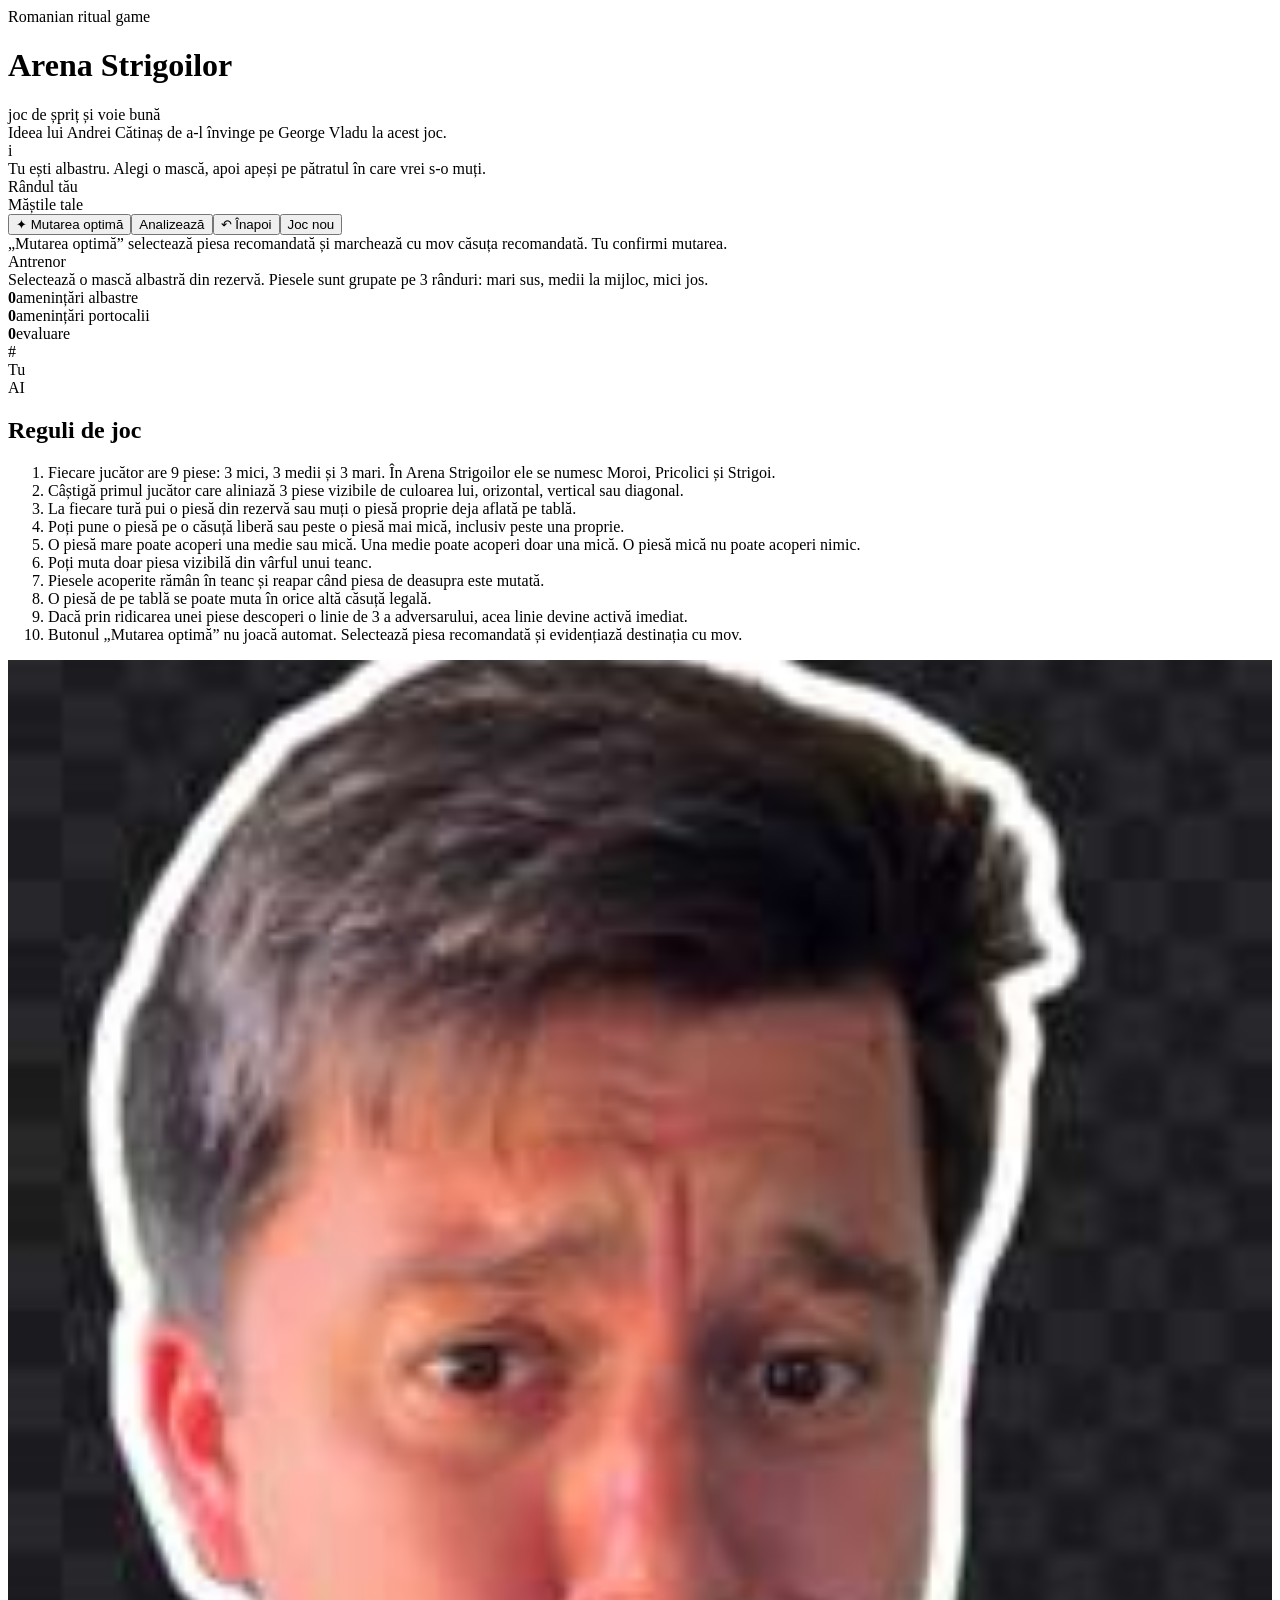
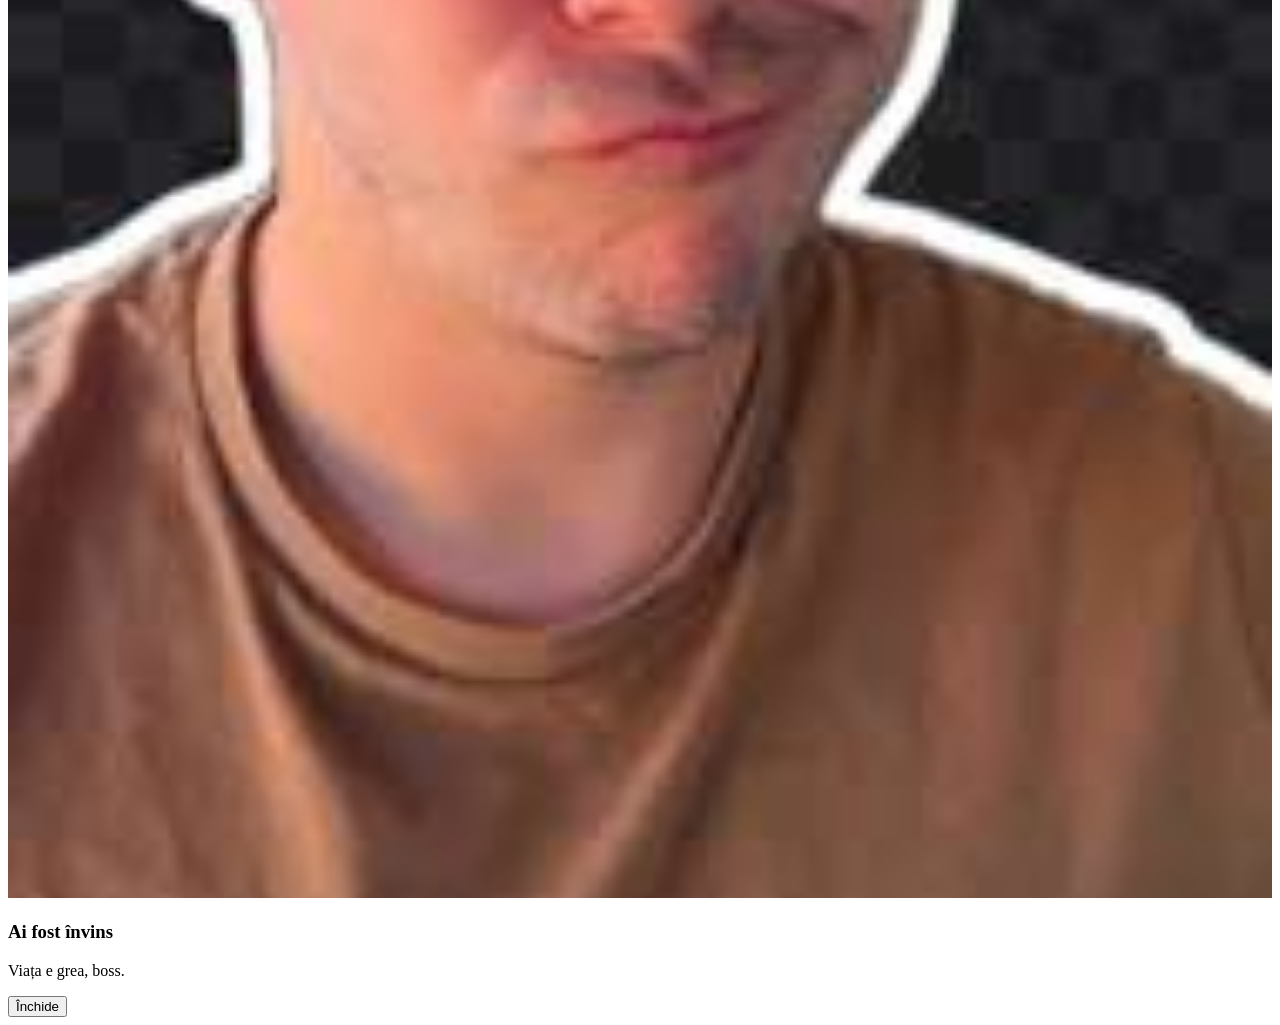
==== apple.html @ 47706b2e "Add Apple-style Arena Strigoilor interface" ====
<!doctype html><html lang="ro"><head><meta charset="utf-8"><meta name="viewport" content="width=device-width,initial-scale=1,maximum-scale=1,user-scalable=no"><meta name="theme-color" content="#05080f"><title>Arena Strigoilor</title><link rel="stylesheet" href="assets/apple.css"></head><body><div class="app"><header class="hero"><div class="eyebrow">Romanian ritual game</div><h1>Arena Strigoilor</h1><div class="tagline">joc de șpriț și voie bună</div><div class="credit">Ideea lui <span class="a">Andrei Cătinaș</span> de a-l învinge pe <span class="g">George Vladu</span> la acest joc.</div><div class="instructions"><div class="i">i</div><div>Tu ești albastru. Alegi o mască, apoi apeși pe pătratul în care vrei s-o muți.</div></div></header><div class="layout"><section class="glass"><div id="status" class="status">Rândul tău</div><div id="board" class="board"></div><div class="reserve-title">Măștile tale</div><div id="reserveGroups" class="reserve-groups"></div><div class="controls"><button id="hint" class="action">✦ Mutarea optimă</button><button id="analyze" class="action">Analizează</button><button id="undo" class="action">↶ Înapoi</button><button id="newgame" class="action">Joc nou</button></div><div id="hintBox" class="hint-box">„Mutarea optimă” selectează piesa recomandată și marchează cu mov căsuța recomandată. Tu confirmi mutarea.</div></section><section class="glass"><div class="coach-title">Antrenor</div><div id="coach" class="coach">Selectează o mască albastră din rezervă. Piesele sunt grupate pe 3 rânduri: mari sus, medii la mijloc, mici jos.</div><div class="metrics"><div class="metric"><strong id="mine">0</strong><span>amenințări albastre</span></div><div class="metric"><strong id="theirs">0</strong><span>amenințări portocalii</span></div><div class="metric"><strong id="eval">0</strong><span>evaluare</span></div></div><div class="history"><div class="row head"><div>#</div><div>Tu</div><div>AI</div></div><div id="historyRows"></div></div></section></div><section class="rules"><h2>Reguli de joc</h2><ol><li>Fiecare jucător are 9 piese: 3 mici, 3 medii și 3 mari. În Arena Strigoilor ele se numesc Moroi, Pricolici și Strigoi.</li><li>Câștigă primul jucător care aliniază 3 piese vizibile de culoarea lui, orizontal, vertical sau diagonal.</li><li>La fiecare tură pui o piesă din rezervă sau muți o piesă proprie deja aflată pe tablă.</li><li>Poți pune o piesă pe o căsuță liberă sau peste o piesă mai mică, inclusiv peste una proprie.</li><li>O piesă mare poate acoperi una medie sau mică. Una medie poate acoperi doar una mică. O piesă mică nu poate acoperi nimic.</li><li>Poți muta doar piesa vizibilă din vârful unui teanc.</li><li>Piesele acoperite rămân în teanc și reapar când piesa de deasupra este mutată.</li><li>O piesă de pe tablă se poate muta în orice altă căsuță legală.</li><li>Dacă prin ridicarea unei piese descoperi o linie de 3 a adversarului, acea linie devine activă imediat.</li><li>Butonul „Mutarea optimă” nu joacă automat. Selectează piesa recomandată și evidențiază destinația cu mov.</li></ol></section></div><div id="fireworks"></div><div id="loseOverlay" class="overlay"><div class="popup"><img src="defeat.svg" alt="Ai fost învins"><h3>Ai fost învins</h3><p>Viața e grea, boss.</p><button id="closePopup">Închide</button></div></div><script src="assets/apple.js"></script></body></html>
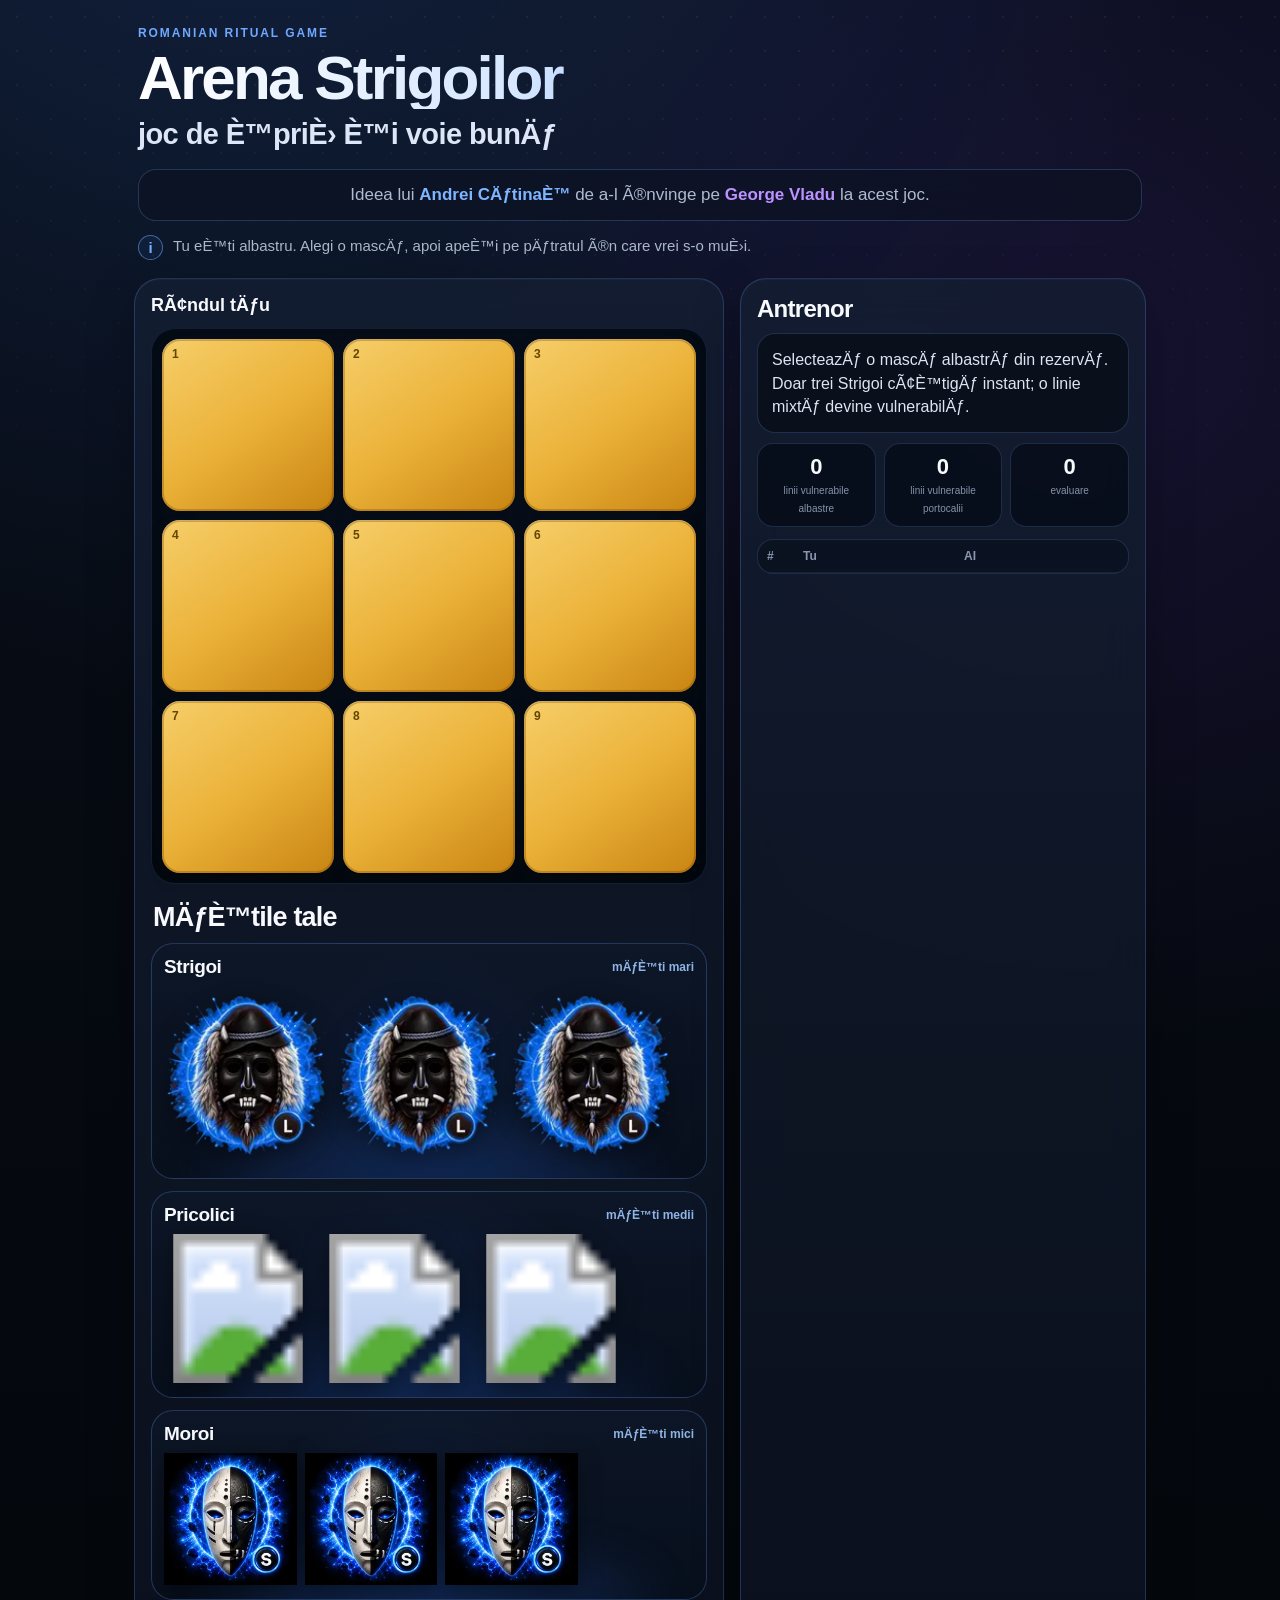
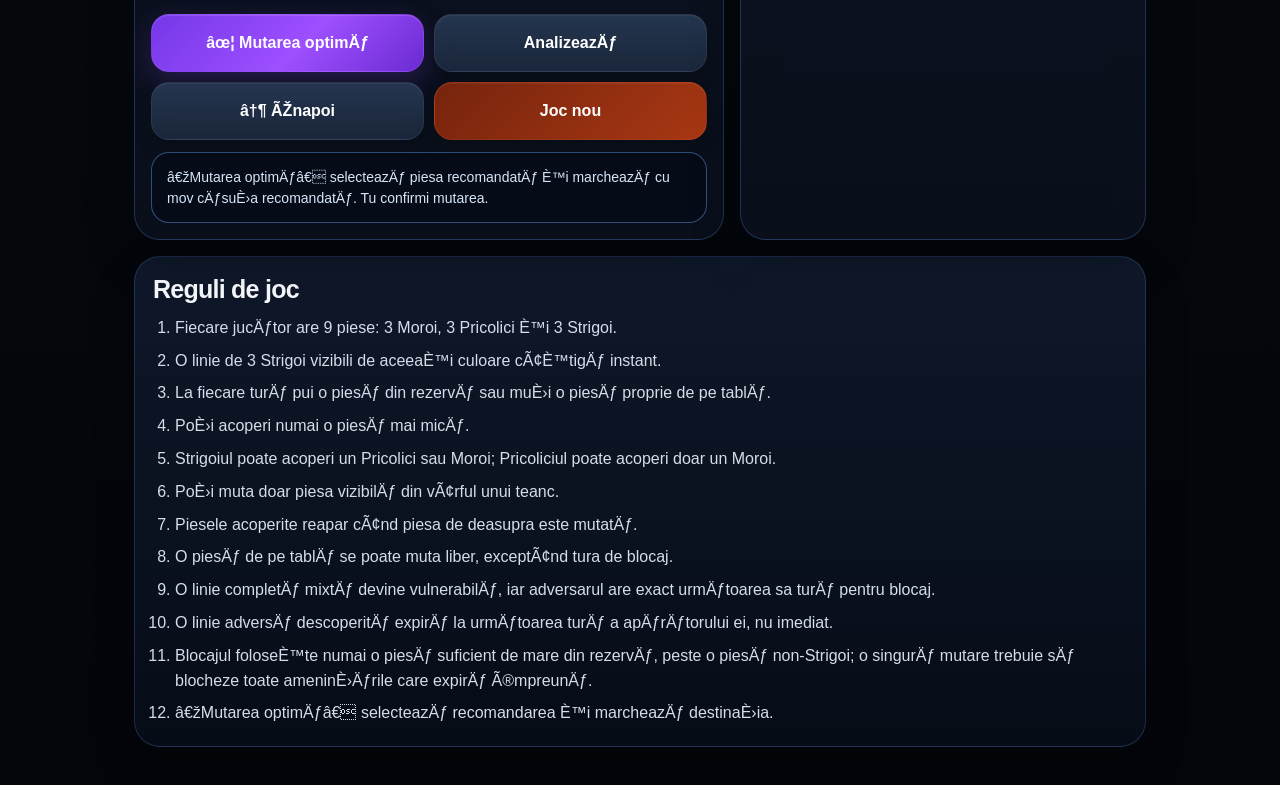
==== commit 98af3ad5: "Implement regula_strigoi_1 vulnerable lines" ====
--- a/apple.html
+++ b/apple.html
@@ -1 +1,24 @@
-<!doctype html><html lang="ro"><head><meta charset="utf-8"><meta name="viewport" content="width=device-width,initial-scale=1,maximum-scale=1,user-scalable=no"><meta name="theme-color" content="#05080f"><title>Arena Strigoilor</title><link rel="stylesheet" href="assets/apple.css"></head><body><div class="app"><header class="hero"><div class="eyebrow">Romanian ritual game</div><h1>Arena Strigoilor</h1><div class="tagline">joc de șpriț și voie bună</div><div class="credit">Ideea lui <span class="a">Andrei Cătinaș</span> de a-l învinge pe <span class="g">George Vladu</span> la acest joc.</div><div class="instructions"><div class="i">i</div><div>Tu ești albastru. Alegi o mască, apoi apeși pe pătratul în care vrei s-o muți.</div></div></header><div class="layout"><section class="glass"><div id="status" class="status">Rândul tău</div><div id="board" class="board"></div><div class="reserve-title">Măștile tale</div><div id="reserveGroups" class="reserve-groups"></div><div class="controls"><button id="hint" class="action">✦ Mutarea optimă</button><button id="analyze" class="action">Analizează</button><button id="undo" class="action">↶ Înapoi</button><button id="newgame" class="action">Joc nou</button></div><div id="hintBox" class="hint-box">„Mutarea optimă” selectează piesa recomandată și marchează cu mov căsuța recomandată. Tu confirmi mutarea.</div></section><section class="glass"><div class="coach-title">Antrenor</div><div id="coach" class="coach">Selectează o mască albastră din rezervă. Piesele sunt grupate pe 3 rânduri: mari sus, medii la mijloc, mici jos.</div><div class="metrics"><div class="metric"><strong id="mine">0</strong><span>amenințări albastre</span></div><div class="metric"><strong id="theirs">0</strong><span>amenințări portocalii</span></div><div class="metric"><strong id="eval">0</strong><span>evaluare</span></div></div><div class="history"><div class="row head"><div>#</div><div>Tu</div><div>AI</div></div><div id="historyRows"></div></div></section></div><section class="rules"><h2>Reguli de joc</h2><ol><li>Fiecare jucător are 9 piese: 3 mici, 3 medii și 3 mari. În Arena Strigoilor ele se numesc Moroi, Pricolici și Strigoi.</li><li>Câștigă primul jucător care aliniază 3 piese vizibile de culoarea lui, orizontal, vertical sau diagonal.</li><li>La fiecare tură pui o piesă din rezervă sau muți o piesă proprie deja aflată pe tablă.</li><li>Poți pune o piesă pe o căsuță liberă sau peste o piesă mai mică, inclusiv peste una proprie.</li><li>O piesă mare poate acoperi una medie sau mică. Una medie poate acoperi doar una mică. O piesă mică nu poate acoperi nimic.</li><li>Poți muta doar piesa vizibilă din vârful unui teanc.</li><li>Piesele acoperite rămân în teanc și reapar când piesa de deasupra este mutată.</li><li>O piesă de pe tablă se poate muta în orice altă căsuță legală.</li><li>Dacă prin ridicarea unei piese descoperi o linie de 3 a adversarului, acea linie devine activă imediat.</li><li>Butonul „Mutarea optimă” nu joacă automat. Selectează piesa recomandată și evidențiază destinația cu mov.</li></ol></section></div><div id="fireworks"></div><div id="loseOverlay" class="overlay"><div class="popup"><img src="defeat.svg" alt="Ai fost învins"><h3>Ai fost învins</h3><p>Viața e grea, boss.</p><button id="closePopup">Închide</button></div></div><script src="assets/apple.js"></script></body></html>+<!doctype html>
+<html lang="ro">
+<head>
+  <meta charset="utf-8">
+  <meta name="viewport" content="width=device-width,initial-scale=1,maximum-scale=1,user-scalable=no">
+  <meta name="theme-color" content="#05080f">
+  <title>Arena Strigoilor</title>
+  <link rel="stylesheet" href="assets/apple.css">
+  <link rel="stylesheet" href="assets/regula-strigoi-1.css?v=20260817a">
+</head>
+<body>
+  <div class="app">
+    <header class="hero"><div class="eyebrow">Romanian ritual game</div><h1>Arena Strigoilor</h1><div class="tagline">joc de È™priÈ› È™i voie bunÄƒ</div><div class="credit">Ideea lui <span class="a">Andrei CÄƒtinaÈ™</span> de a-l Ã®nvinge pe <span class="g">George Vladu</span> la acest joc.</div><div class="instructions"><div class="i">i</div><div>Tu eÈ™ti albastru. Alegi o mascÄƒ, apoi apeÈ™i pe pÄƒtratul Ã®n care vrei s-o muÈ›i.</div></div></header>
+    <div class="layout">
+      <section class="glass"><div id="status" class="status">RÃ¢ndul tÄƒu</div><div id="threatBanner" class="threat-banner" hidden></div><div id="board" class="board"></div><div class="reserve-title">MÄƒÈ™tile tale</div><div id="reserveGroups" class="reserve-groups"></div><div class="controls"><button id="hint" class="action">âœ¦ Mutarea optimÄƒ</button><button id="analyze" class="action">AnalizeazÄƒ</button><button id="undo" class="action">â†¶ ÃŽnapoi</button><button id="newgame" class="action">Joc nou</button></div><div id="hintBox" class="hint-box">â€žMutarea optimÄƒâ€ selecteazÄƒ piesa recomandatÄƒ È™i marcheazÄƒ cu mov cÄƒsuÈ›a recomandatÄƒ. Tu confirmi mutarea.</div></section>
+      <section class="glass"><div class="coach-title">Antrenor</div><div id="coach" class="coach">SelecteazÄƒ o mascÄƒ albastrÄƒ din rezervÄƒ.</div><div class="metrics"><div class="metric"><strong id="mine">0</strong><span>linii vulnerabile albastre</span></div><div class="metric"><strong id="theirs">0</strong><span>linii vulnerabile portocalii</span></div><div class="metric"><strong id="eval">0</strong><span>evaluare</span></div></div><div class="history"><div class="row head"><div>#</div><div>Tu</div><div>AI</div></div><div id="historyRows"></div></div></section>
+    </div>
+    <section class="rules"><h2>Reguli de joc</h2><ol><li>Fiecare jucÄƒtor are 9 piese: 3 Moroi, 3 Pricolici È™i 3 Strigoi.</li><li>O linie de 3 Strigoi vizibili de aceeaÈ™i culoare cÃ¢È™tigÄƒ instant.</li><li>La fiecare turÄƒ pui o piesÄƒ din rezervÄƒ sau muÈ›i o piesÄƒ proprie de pe tablÄƒ.</li><li>PoÈ›i acoperi numai o piesÄƒ mai micÄƒ.</li><li>Strigoiul poate acoperi un Pricolici sau Moroi; Pricoliciul poate acoperi doar un Moroi.</li><li>PoÈ›i muta doar piesa vizibilÄƒ din vÃ¢rful unui teanc.</li><li>Piesele acoperite reapar cÃ¢nd piesa de deasupra este mutatÄƒ.</li><li>O piesÄƒ de pe tablÄƒ se poate muta liber, exceptÃ¢nd tura de blocaj.</li><li>O linie completÄƒ mixtÄƒ devine vulnerabilÄƒ, iar adversarul are exact urmÄƒtoarea sa turÄƒ pentru blocaj.</li><li>O linie adversÄƒ descoperitÄƒ expirÄƒ la urmÄƒtoarea turÄƒ a apÄƒrÄƒtorului ei, nu imediat.</li><li>Blocajul foloseÈ™te numai o piesÄƒ suficient de mare din rezervÄƒ, peste o piesÄƒ non-Strigoi; o singurÄƒ mutare trebuie sÄƒ blocheze toate ameninÈ›Äƒrile care expirÄƒ Ã®mpreunÄƒ.</li><li>â€žMutarea optimÄƒâ€ selecteazÄƒ recomandarea È™i marcheazÄƒ destinaÈ›ia.</li></ol></section>
+  </div>
+  <div id="fireworks"></div><div id="loseOverlay" class="overlay"><div class="popup"><img src="defeat.svg" alt="Ai fost Ã®nvins"><h3>Ai fost Ã®nvins</h3><p>ViaÈ›a e grea, boss.</p><button id="closePopup">ÃŽnchide</button></div></div>
+  <script src="assets/regula-strigoi-1.js?v=20260817a"></script><script src="assets/apple.js?v=20260817a"></script>
+</body>
+</html>
+
--- a/assets/apple.css
+++ b/assets/apple.css
@@ -0,0 +1 @@
+:root{--bg:#05080f;--panel:rgba(17,25,42,.78);--line:rgba(102,153,255,.25);--text:#f7f9fc;--muted:#9aa8bd;--blue:#4d94ff;--purple:#8b5cf6;--orange:#ff7a1a;--wood:#ebb239;--wood2:#c98512}*{box-sizing:border-box;-webkit-tap-highlight-color:transparent}html{background:var(--bg)}body{margin:0;color:var(--text);font-family:-apple-system,BlinkMacSystemFont,"SF Pro Display","SF Pro Text",Inter,Arial,sans-serif;background:radial-gradient(circle at 20% -10%,rgba(66,133,255,.18),transparent 34%),radial-gradient(circle at 85% 15%,rgba(124,58,237,.13),transparent 30%),linear-gradient(180deg,#080d17 0%,#04070c 70%,#03050a 100%);min-height:100vh}body:before{content:"";position:fixed;inset:0;pointer-events:none;opacity:.16;background-image:radial-gradient(circle,rgba(255,255,255,.35) 0 1px,transparent 1.5px);background-size:34px 34px;mask-image:linear-gradient(to bottom,#000,transparent 70%)}.app{max-width:1040px;margin:auto;padding:18px 14px 38px;position:relative}.hero{padding:8px 4px 18px}.eyebrow{font-size:12px;letter-spacing:.16em;text-transform:uppercase;color:#6ea8ff;font-weight:800;margin-bottom:8px}h1{margin:0;font-size:clamp(38px,8vw,62px);line-height:.98;letter-spacing:-.045em;font-weight:900;background:linear-gradient(105deg,#fff 0%,#d6e7ff 38%,#75aaff 68%,#b089ff 100%);-webkit-background-clip:text;background-clip:text;color:transparent}.tagline{margin:9px 0 0;color:#dce6f7;font-size:clamp(18px,4.8vw,29px);font-weight:750;letter-spacing:-.02em}.credit{margin:18px 0 0;padding:13px 14px;border-radius:18px;border:1px solid rgba(119,183,255,.22);background:rgba(11,18,31,.55);backdrop-filter:blur(18px);color:#aebbd0;text-align:center;font-size:clamp(14px,3.5vw,17px);line-height:1.45}.credit .a{color:#7fb4ff;font-weight:800}.credit .g{color:#bb92ff;font-weight:800}.instructions{margin:14px 0 0;display:flex;gap:10px;align-items:flex-start;color:#aab8ca;font-size:15px;line-height:1.45}.instructions .i{flex:0 0 25px;width:25px;height:25px;border-radius:50%;display:grid;place-items:center;border:1px solid rgba(119,183,255,.5);color:#79b3ff;background:rgba(57,123,255,.08);font-weight:900}.layout{display:grid;grid-template-columns:minmax(310px,590px) 1fr;gap:16px}@media(max-width:900px){.layout{grid-template-columns:1fr}}.glass{background:linear-gradient(180deg,rgba(20,30,50,.84),rgba(10,16,28,.92));border:1px solid var(--line);border-radius:26px;padding:16px;box-shadow:0 18px 48px rgba(0,0,0,.26),inset 0 1px rgba(255,255,255,.03);backdrop-filter:blur(22px);-webkit-backdrop-filter:blur(22px)}.status{font-size:18px;font-weight:800;margin:0 0 12px}.board{display:grid;grid-template-columns:repeat(3,1fr);gap:9px;width:100%;aspect-ratio:1;background:linear-gradient(180deg,#08101d,#050b14);padding:10px;border-radius:24px;border:1px solid rgba(95,155,255,.13);box-shadow:inset 0 0 40px rgba(0,0,0,.48)}.cell{position:relative;border:0;border-radius:18px;min-height:90px;cursor:pointer;background:linear-gradient(145deg,#f6ce69 0%,var(--wood) 50%,var(--wood2) 100%);box-shadow:inset 0 0 0 2px rgba(107,65,0,.3),inset 0 1px rgba(255,255,255,.3),0 7px 16px rgba(0,0,0,.18)}.cell.legal{outline:4px solid #31d39b;outline-offset:-6px}.cell.hint-target{outline:5px solid #a56cff;outline-offset:-7px;box-shadow:0 0 0 3px rgba(164,108,255,.18),0 0 28px rgba(139,92,246,.32),inset 0 0 0 2px rgba(107,65,0,.3)}.num{position:absolute;left:10px;top:8px;color:#654600;font-size:12px;font-weight:900}.stack{position:absolute;right:8px;top:7px;color:#654600;font-size:11px;font-weight:900}.piece{position:absolute;left:50%;bottom:7px;transform:translateX(-50%);cursor:pointer;display:block}.piece.selected{filter:drop-shadow(0 0 13px rgba(45,212,191,.95))}.S{width:42%;height:46%}.M{width:60%;height:66%}.L{width:78%;height:83%}.mask-art{width:100%;height:100%;object-fit:contain;display:block;filter:drop-shadow(0 7px 12px rgba(0,0,0,.4))}.team-dot{position:absolute;top:3px;right:2px;width:12px;height:12px;border-radius:50%;border:2px solid rgba(255,255,255,.9);box-shadow:0 0 0 3px rgba(3,8,18,.65),0 0 14px currentColor}.team-dot.blue{background:#4b96ff;color:#4b96ff}.team-dot.orange{background:#ff781c;color:#ff781c}.reserve-title{margin:18px 2px 10px;font-size:27px;font-weight:850;letter-spacing:-.03em}.reserve-groups{display:flex;flex-direction:column;gap:12px}.reserve-group{border:1px solid rgba(104,158,255,.27);border-radius:22px;padding:12px 12px 14px;background:radial-gradient(circle at 50% 88%,rgba(45,117,255,.13),transparent 58%),linear-gradient(180deg,rgba(13,23,40,.9),rgba(8,15,28,.92));overflow:hidden;position:relative}.reserve-group:before{content:"";position:absolute;inset:auto 10% -42px;height:88px;border-radius:50%;background:rgba(47,116,255,.13);filter:blur(25px);pointer-events:none}.reserve-head{display:flex;justify-content:space-between;align-items:center;gap:10px;margin:0 0 8px;position:relative;z-index:1}.reserve-head strong{font-size:19px;letter-spacing:-.02em}.reserve-head span{font-size:12px;color:#8fb4e6;font-weight:750}.reserve-row{display:flex;align-items:flex-end;justify-content:flex-start;gap:8px;min-height:92px;position:relative;z-index:1}.reserve-row .piece{position:relative;left:auto;bottom:auto;transform:none;flex:0 0 auto}.reserve-row.large .L{width:31%;height:auto;aspect-ratio:240/260}.reserve-row.medium .M{width:28%;height:auto;aspect-ratio:240/240}.reserve-row.small .S{width:25%;height:auto;aspect-ratio:220/220}@media(max-width:390px){.reserve-row{gap:5px}.reserve-row.large .L{width:32%}.reserve-row.medium .M{width:30%}.reserve-row.small .S{width:27%}}.controls{display:grid;grid-template-columns:repeat(2,1fr);gap:10px;margin-top:14px}.action{min-height:58px;border:1px solid rgba(255,255,255,.06);border-radius:18px;padding:12px 10px;color:#fff;font:800 16px/1 -apple-system,BlinkMacSystemFont,"SF Pro Text",Arial,sans-serif;cursor:pointer;background:linear-gradient(180deg,rgba(39,56,83,.92),rgba(27,40,61,.95));box-shadow:inset 0 1px rgba(255,255,255,.06),0 8px 18px rgba(0,0,0,.16)}.action:active{transform:scale(.985)}#hint{background:linear-gradient(135deg,#7437e8,#9e4fff 55%,#6b2bd2);box-shadow:0 10px 30px rgba(127,63,231,.25),inset 0 1px rgba(255,255,255,.13)}#newgame{background:linear-gradient(135deg,#76240d,#a83713);border-color:rgba(255,118,72,.14)}.hint-box{margin-top:12px;padding:14px 15px;border-radius:18px;background:rgba(5,12,24,.72);border:1px solid rgba(105,165,255,.43);color:#d7e5f8;font-size:14px;line-height:1.45}.coach-title{font-size:24px;font-weight:850;letter-spacing:-.03em}.coach{margin-top:10px;background:rgba(4,10,19,.62);border:1px solid rgba(97,145,216,.25);border-radius:18px;padding:14px;min-height:100px;line-height:1.45;color:#dce5f1}.metrics{display:grid;grid-template-columns:repeat(3,1fr);gap:8px;margin-top:10px}.metric{background:rgba(4,10,19,.66);border:1px solid rgba(97,145,216,.23);border-radius:16px;padding:10px;text-align:center}.metric strong{display:block;font-size:22px}.metric span{font-size:10px;color:#8393aa}.history{margin-top:12px;max-height:260px;overflow:auto;border:1px solid rgba(97,145,216,.22);border-radius:16px;background:rgba(4,10,19,.42)}.row{display:grid;grid-template-columns:30px 1fr 1fr;gap:6px;padding:9px;border-bottom:1px solid rgba(80,110,150,.18);font-size:12px}.row.head{color:#8998ae;font-weight:800}.rules{margin-top:16px;background:linear-gradient(180deg,rgba(18,29,49,.82),rgba(7,13,24,.92));border:1px solid rgba(102,153,255,.22);border-radius:26px;padding:18px 18px 12px;box-shadow:0 18px 44px rgba(0,0,0,.2)}.rules h2{margin:0 0 12px;font-size:25px;letter-spacing:-.03em}.rules ol{margin:0;padding-left:22px;color:#d4deeb;line-height:1.55}.rules li{margin:8px 0}.overlay{position:fixed;inset:0;background:rgba(2,5,10,.74);display:none;align-items:center;justify-content:center;padding:20px;z-index:1000;backdrop-filter:blur(12px)}.overlay.show{display:flex}.popup{width:min(315px,88vw);background:rgba(245,247,250,.97);border-radius:28px;padding:14px 14px 19px;text-align:center;box-shadow:0 24px 80px rgba(0,0,0,.56);animation:pop .28s ease-out}.popup img{display:block;width:100%;border-radius:20px}.popup h3{margin:12px 0 4px;color:#0d1420;font-size:24px}.popup p{margin:0;color:#374151}.popup button{margin-top:12px;border:0;border-radius:14px;background:#111b2c;color:#fff;padding:11px 16px;font-weight:850}@keyframes pop{from{transform:scale(.78);opacity:0}to{transform:scale(1);opacity:1}}#fireworks{position:fixed;inset:0;pointer-events:none;z-index:999;overflow:hidden}.fire{position:absolute;width:8px;height:8px;border-radius:50%;opacity:0;animation:burst 1.2s ease-out forwards}@keyframes burst{0%{transform:translate(0,0) scale(.2);opacity:1}100%{transform:translate(var(--x),var(--y)) scale(1.3);opacity:0}}
--- a/assets/regula-strigoi-1.css
+++ b/assets/regula-strigoi-1.css
@@ -0,0 +1,14 @@
+.threat-banner{margin:0 0 14px;padding:12px 14px;border:1px solid rgba(255,190,68,.7);border-radius:16px;background:linear-gradient(135deg,rgba(100,54,8,.88),rgba(70,31,7,.84));color:#fff4cf;font-weight:850;line-height:1.35;box-shadow:0 0 24px rgba(255,157,28,.18)}
+.threat-banner[hidden]{display:none!important}
+.threat-banner.is-due{border-color:#ff6d3a;background:linear-gradient(135deg,rgba(132,35,12,.94),rgba(77,16,13,.92));color:#fff;animation:threatBannerPulse 1.05s ease-in-out infinite}
+.cell.vulnerable{z-index:1;animation:vulnerableCellPulse 1.25s ease-in-out infinite}
+.cell.vulnerable-b{box-shadow:0 0 0 4px rgba(83,163,255,.88),0 0 26px rgba(57,139,255,.72),inset 0 0 0 3px rgba(255,255,255,.34)}
+.cell.vulnerable-o{box-shadow:0 0 0 4px rgba(255,108,42,.9),0 0 26px rgba(255,89,24,.74),inset 0 0 0 3px rgba(255,245,225,.38)}
+.cell.threat-due{outline:4px dashed #fff4c2;outline-offset:-9px}
+.reserve-row .piece.defense-option{filter:drop-shadow(0 0 8px rgba(49,211,155,.95));animation:defenseOptionPulse 1s ease-in-out infinite}
+.reserve-row .piece.defense-unavailable{opacity:.28;filter:grayscale(.7)}
+@keyframes vulnerableCellPulse{0%,100%{filter:saturate(1)}50%{filter:saturate(1.35) brightness(1.12)}}
+@keyframes threatBannerPulse{0%,100%{transform:scale(1);box-shadow:0 0 18px rgba(255,76,35,.18)}50%{transform:scale(1.012);box-shadow:0 0 30px rgba(255,76,35,.38)}}
+@keyframes defenseOptionPulse{0%,100%{transform:scale(1);filter:drop-shadow(0 0 7px rgba(49,211,155,.75))}50%{transform:scale(1.045);filter:drop-shadow(0 0 15px rgba(49,211,155,1))}}
+@media (prefers-reduced-motion:reduce){.threat-banner.is-due,.cell.vulnerable,.reserve-row .piece.defense-option{animation:none!important}}
+
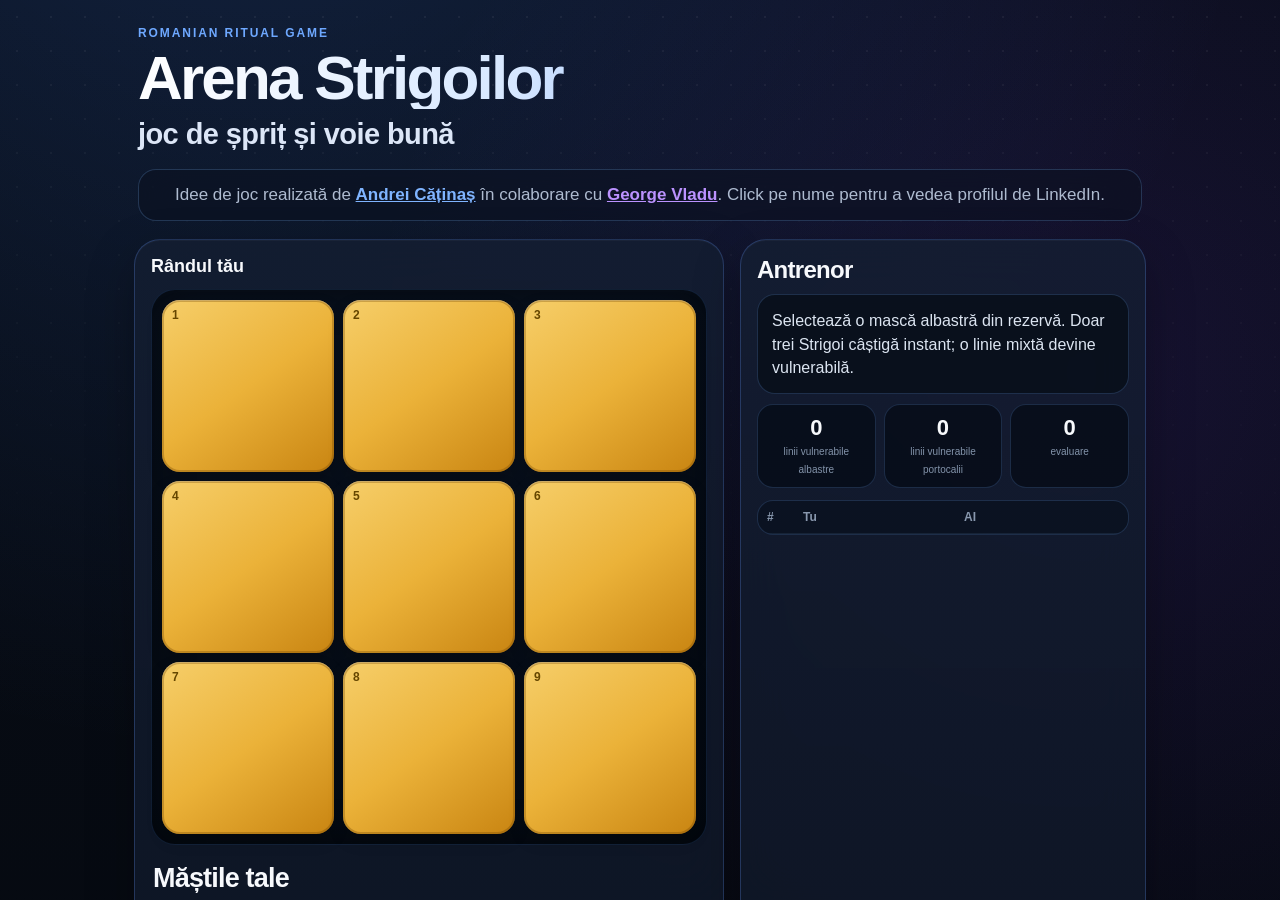
==== commit 2b3dcd4b: "Audit rules and harden canonical game page" ====
--- a/apple.html
+++ b/apple.html
@@ -2,23 +2,12 @@
 <html lang="ro">
 <head>
   <meta charset="utf-8">
-  <meta name="viewport" content="width=device-width,initial-scale=1,maximum-scale=1,user-scalable=no">
-  <meta name="theme-color" content="#05080f">
+  <meta name="viewport" content="width=device-width,initial-scale=1">
+  <meta http-equiv="refresh" content="0; url=./">
+  <link rel="canonical" href="./">
   <title>Arena Strigoilor</title>
-  <link rel="stylesheet" href="assets/apple.css">
-  <link rel="stylesheet" href="assets/regula-strigoi-1.css?v=20260817a">
 </head>
 <body>
-  <div class="app">
-    <header class="hero"><div class="eyebrow">Romanian ritual game</div><h1>Arena Strigoilor</h1><div class="tagline">joc de È™priÈ› È™i voie bunÄƒ</div><div class="credit">Ideea lui <span class="a">Andrei CÄƒtinaÈ™</span> de a-l Ã®nvinge pe <span class="g">George Vladu</span> la acest joc.</div><div class="instructions"><div class="i">i</div><div>Tu eÈ™ti albastru. Alegi o mascÄƒ, apoi apeÈ™i pe pÄƒtratul Ã®n care vrei s-o muÈ›i.</div></div></header>
-    <div class="layout">
-      <section class="glass"><div id="status" class="status">RÃ¢ndul tÄƒu</div><div id="threatBanner" class="threat-banner" hidden></div><div id="board" class="board"></div><div class="reserve-title">MÄƒÈ™tile tale</div><div id="reserveGroups" class="reserve-groups"></div><div class="controls"><button id="hint" class="action">âœ¦ Mutarea optimÄƒ</button><button id="analyze" class="action">AnalizeazÄƒ</button><button id="undo" class="action">â†¶ ÃŽnapoi</button><button id="newgame" class="action">Joc nou</button></div><div id="hintBox" class="hint-box">â€žMutarea optimÄƒâ€ selecteazÄƒ piesa recomandatÄƒ È™i marcheazÄƒ cu mov cÄƒsuÈ›a recomandatÄƒ. Tu confirmi mutarea.</div></section>
-      <section class="glass"><div class="coach-title">Antrenor</div><div id="coach" class="coach">SelecteazÄƒ o mascÄƒ albastrÄƒ din rezervÄƒ.</div><div class="metrics"><div class="metric"><strong id="mine">0</strong><span>linii vulnerabile albastre</span></div><div class="metric"><strong id="theirs">0</strong><span>linii vulnerabile portocalii</span></div><div class="metric"><strong id="eval">0</strong><span>evaluare</span></div></div><div class="history"><div class="row head"><div>#</div><div>Tu</div><div>AI</div></div><div id="historyRows"></div></div></section>
-    </div>
-    <section class="rules"><h2>Reguli de joc</h2><ol><li>Fiecare jucÄƒtor are 9 piese: 3 Moroi, 3 Pricolici È™i 3 Strigoi.</li><li>O linie de 3 Strigoi vizibili de aceeaÈ™i culoare cÃ¢È™tigÄƒ instant.</li><li>La fiecare turÄƒ pui o piesÄƒ din rezervÄƒ sau muÈ›i o piesÄƒ proprie de pe tablÄƒ.</li><li>PoÈ›i acoperi numai o piesÄƒ mai micÄƒ.</li><li>Strigoiul poate acoperi un Pricolici sau Moroi; Pricoliciul poate acoperi doar un Moroi.</li><li>PoÈ›i muta doar piesa vizibilÄƒ din vÃ¢rful unui teanc.</li><li>Piesele acoperite reapar cÃ¢nd piesa de deasupra este mutatÄƒ.</li><li>O piesÄƒ de pe tablÄƒ se poate muta liber, exceptÃ¢nd tura de blocaj.</li><li>O linie completÄƒ mixtÄƒ devine vulnerabilÄƒ, iar adversarul are exact urmÄƒtoarea sa turÄƒ pentru blocaj.</li><li>O linie adversÄƒ descoperitÄƒ expirÄƒ la urmÄƒtoarea turÄƒ a apÄƒrÄƒtorului ei, nu imediat.</li><li>Blocajul foloseÈ™te numai o piesÄƒ suficient de mare din rezervÄƒ, peste o piesÄƒ non-Strigoi; o singurÄƒ mutare trebuie sÄƒ blocheze toate ameninÈ›Äƒrile care expirÄƒ Ã®mpreunÄƒ.</li><li>â€žMutarea optimÄƒâ€ selecteazÄƒ recomandarea È™i marcheazÄƒ destinaÈ›ia.</li></ol></section>
-  </div>
-  <div id="fireworks"></div><div id="loseOverlay" class="overlay"><div class="popup"><img src="defeat.svg" alt="Ai fost Ã®nvins"><h3>Ai fost Ã®nvins</h3><p>ViaÈ›a e grea, boss.</p><button id="closePopup">ÃŽnchide</button></div></div>
-  <script src="assets/regula-strigoi-1.js?v=20260817a"></script><script src="assets/apple.js?v=20260817a"></script>
+  <p>Această adresă a fost înlocuită. <a href="./">Deschide Arena Strigoilor</a>.</p>
 </body>
 </html>
-
